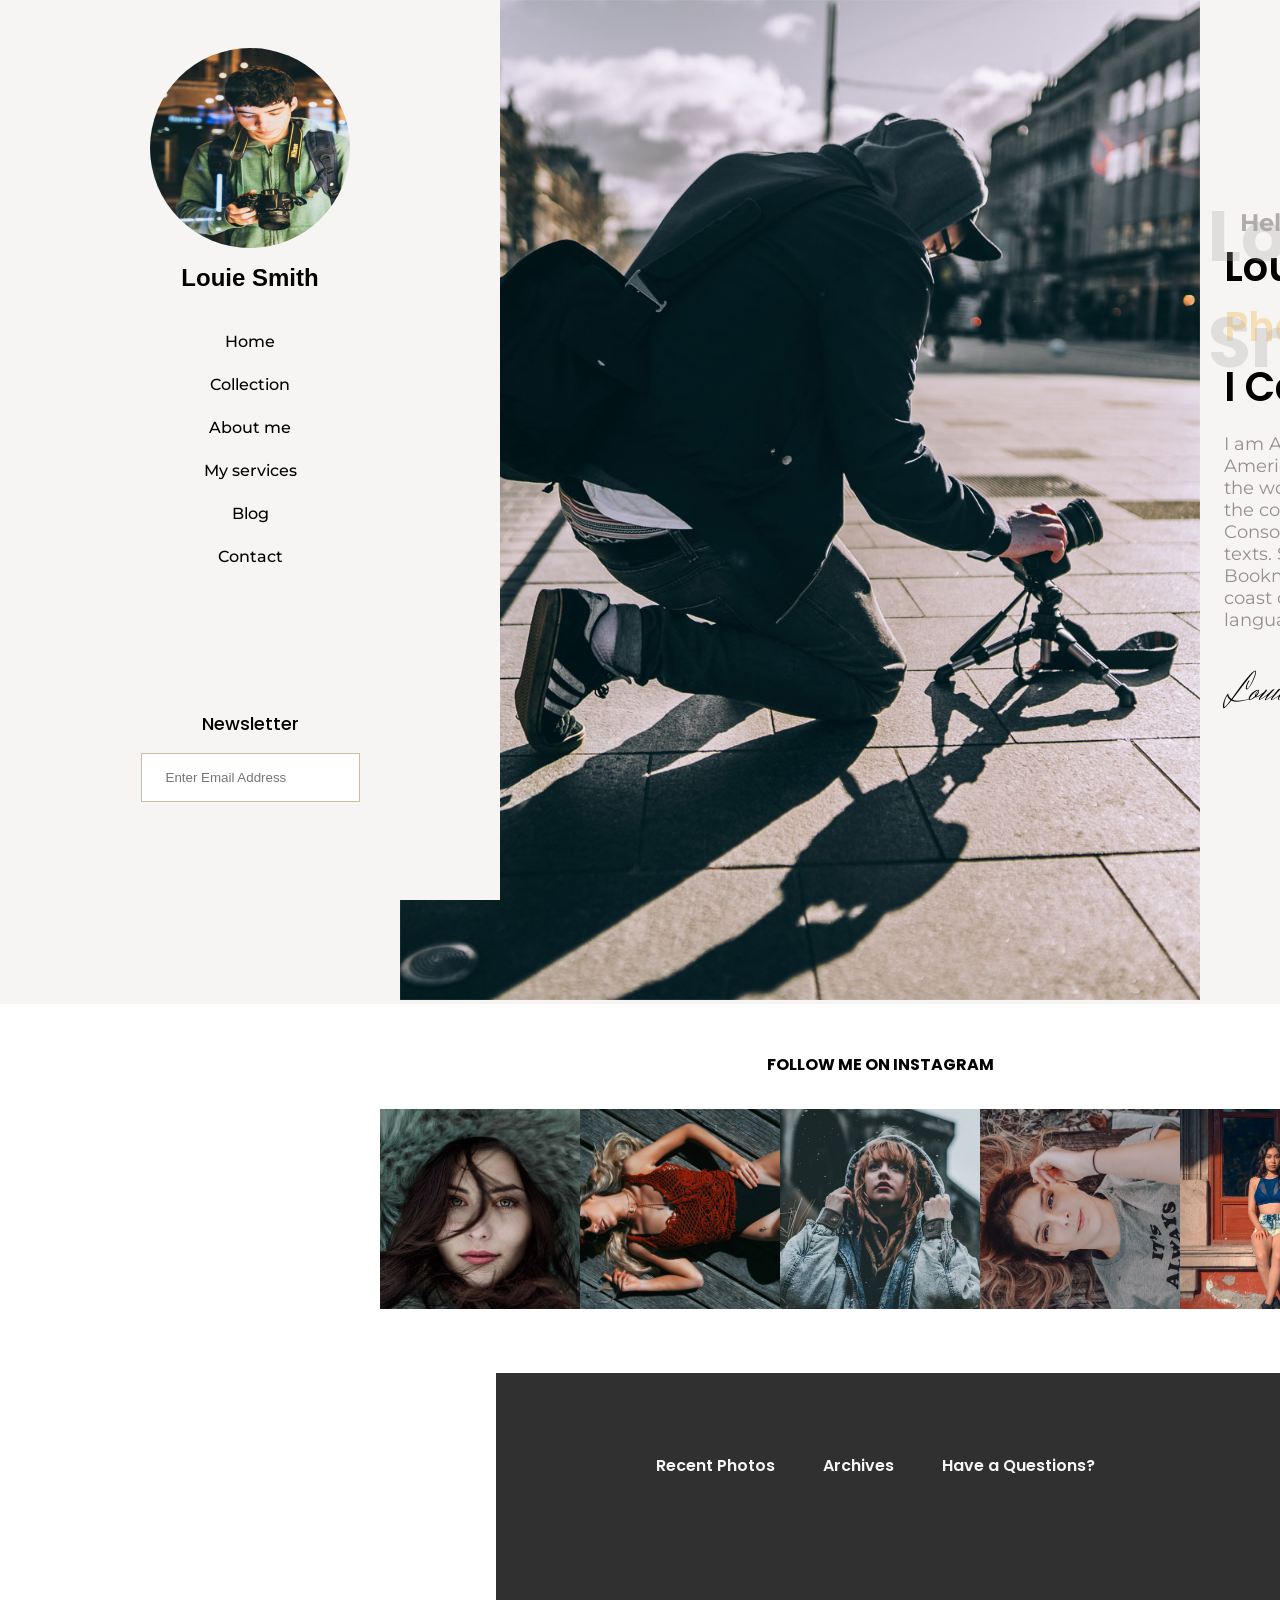
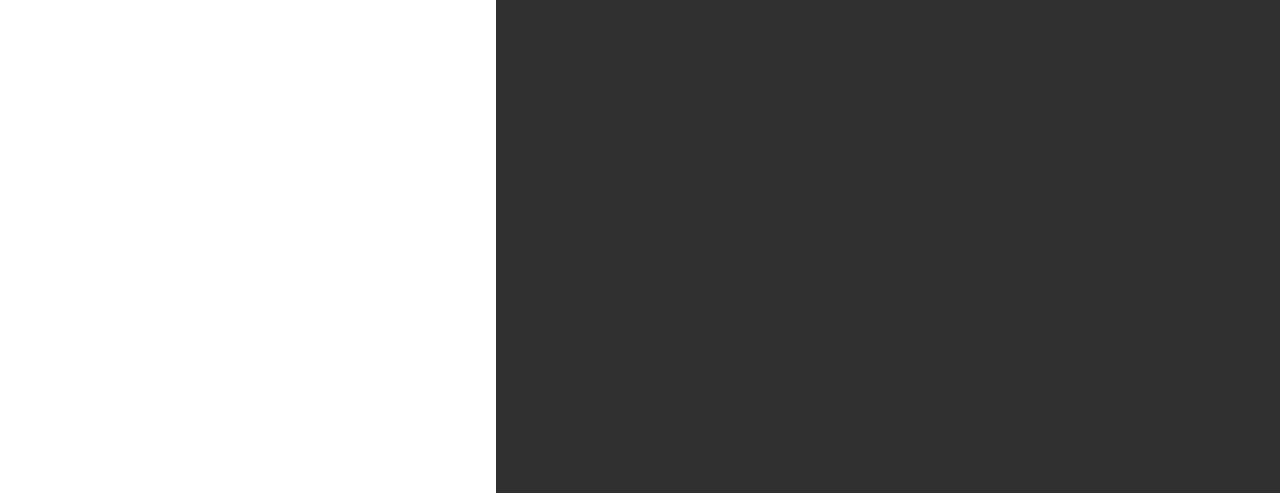
==== index.html @ 75c1688c "adcionando os arquivos" ====
<!DOCTYPE html>
<html lang="pt">
<head>
    <meta charset="UTF-8">
    <meta name="viewport" content="width=device-width, initial-scale=1.0">
    <title>Louie - Free Bootstrap 4 Template</title>
    <link rel="stylesheet" href="style.css">
</head>
<body>
    <div class="hero">
        <section class="indiceFixed">
            <header class="indiceLateral">
                <div class="perfil">
                    <img src="assets/author.jpg" alt="">
                    <p class="nome">Louie Smith</p>
                </div>
                <div class="nevegacao">
                    <ul class="listaNav">
                        <li class="elementosNav">Home</li>
                        <li class="elementosNav">Collection</li>
                        <li class="elementosNav">About me</li>
                        <li class="elementosNav">My services</li>
                        <li class="elementosNav">Blog</li>
                        <li class="elementosNav">Contact</li>
                    </ul>
                </div>
                <div class="newsLetter">
                    <p>Newsletter</p>
                    <input type="email" placeholder="Enter Email Address">
                </div>
            </header>
        </section>
        <div class="principal">
            <section class="imagensCarrossel">
                <div class="carrossel">
                    <img src="assets/author-2.jpg" alt="">
                </div>
            </section>
            <section class="textosApresentacao">
                <h1 class="textoAtras">Louie Smith</h1>
                <h2 class="textoFrente">Hello! I'm</h2>
                <p class="sobre">Louie Smith <span>A Photographer.</span> I Capture Life</p>
                <p class="biografia">I am A Photographer from America Far far away, behind the word mountains, far from the countries Vokalia and Consonantia, there live the blind texts. Separated they live in Bookmarksgrove right at the coast of the Semantics, a large language ocean.</p>
                <p class="assinatura">Louie Smith</p>
            </section>
        </div>
    </div>
    <section class="followMe">
        <h2>FOLLOW ME ON INSTAGRAM</h2>
        <div class="imagens">
            <img class="instagramImg" src="assets/image_1.jpg" alt="">
            <img class="instagramImg" src="assets/image_2.jpg" alt="">
            <img class="instagramImg" src="assets/image_3.jpg" alt="">
            <img class="instagramImg" src="assets/image_4.jpg" alt="">
            <img class="instagramImg" src="assets/image_5.jpg" alt="">
        </div>
    </section>
</body>
<footer class="rodape">
    <div class="recentPhotos">
        <h2 class="tituloFooter">Recent Photos</h2>
    </div>
    <div class="archives">
        <h2 class="tituloFooter">Archives</h2>
    </div>
    <div class="HaveQuestion">
        <h2 class="tituloFooter">Have a Questions?</h2>
    </div>
</footer>
</html>
---- style.css ----
@import url('https://fonts.googleapis.com/css2?family=Herr+Von+Muellerhoff&family=Montserrat:ital,wght@0,100..900;1,100..900&family=Poppins:ital,wght@0,100;0,200;0,300;0,400;0,500;0,600;0,700;0,800;0,900;1,100;1,200;1,300;1,400;1,500;1,600;1,700;1,800;1,900&display=swap');

* {
    margin: 0;
    padding: 0;
    box-sizing: border-box;
}



.indiceLateral {
    display: flex;
    flex-direction: column;
    justify-content: center;
    align-items: center;
    width: 500px;
}

.perfil img {
    width: 200px;
    height: 200px;
    border-radius: 50%;
}

.perfil {
    display: flex;
    flex-direction: column;
    justify-content: space-around;
    gap: 1rem;
    align-items: center;
    margin-top: 3rem;
}

.nome {
    font-family: Arial, Helvetica, sans-serif;
    font-size: 24px;
    font-weight: 600;
}

.nevegacao {
    display: flex;
    flex-direction: column;
    align-items: center;
    justify-content: center;
}

.listaNav {
    list-style: none;
    display: flex;
    flex-direction: column;
    align-items: center;
    justify-content: center;
    gap: 1.5rem;
    margin-top: 2.5rem;
}

.elementosNav {
    font-family: Montserrat, Arial, Sans-Serif;
    font-size: 16px;
    font-weight: 500;
}

.newsLetter {
    display: flex;
    flex-direction: column;
    align-items: center;
    margin-top: 9rem;
}

.newsLetter p {
    font-family: Poppins, Arial, Sans-Serif;
    font-size: 18px;
    font-weight: 500;
    margin-bottom: 1rem;
}

.newsLetter input {
    padding: 1rem 1.5rem 1rem 1.5rem;
    border: solid 0.4px rgb(204, 190, 163);
}

.indiceFixed {
    position: fixed;
    background-color: rgb(247, 244, 244);
    height: 100vh;
    z-index: 9999;
}

.carrossel {
    margin-left: 25rem;
    width: 500px;
}

.imagensCarrossel {
    width: 200px;
}

.carrossel img {
    width: 800px;
    height: 1000px;
}

.textosApresentacao {
    display: flex;
    flex-direction: column;
    width: 650px;
    align-items: start;
    margin-left: 63rem;
    margin-top: 14rem;
}

.principal {
    display: flex;
    background-color: rgb(247, 244, 244);
    width: 100%;
}

.sobre {
    font-family: Poppins, Arial, Sans-Serif;
    font-size: 40px;
    font-weight: 600;
    margin-left: 1rem;
}

.sobre span {
    color: wheat;
}

.textoAtras {
    position: absolute;
    font-size: 70px;
    font-family: Poppins , Arial, Sans-Serif;
    color: rgba(167, 163, 163, 0.288);
    transform: translateY(-40px);
}

.textoFrente {
    font-size: 24px;
    font-family: Montserrat, Arial, Sans-Serif;
    color: rgb(177, 171, 171);
    margin-left: 2rem;
    margin-top: -1rem;
}

.biografia {
    margin-left: 1rem;
    font-size: 18px;
    font-family: Montserrat, Arial, Sans-Serif;
    color: rgb(151, 141, 141);
    margin-top: 1rem;
}

.assinatura {
    font-family: "Herr Von Muellerhoff", cursive;
    font-weight: 400;
    font-size: 40px;
    margin-left: 1rem;
    margin-top: 2rem;
}

.hero {
    display: flex;
    flex-direction: row;
}

.instagramImg {
    height: 200px;
    width: 200px;
    object-fit: cover;
}

.followMe {
    display: flex;
    flex-direction: column;
    margin-left: 30rem;
    margin-top: 3rem;
    align-items: center;
}

.imagens {
    display: flex;
    flex-direction: row;
    padding-bottom: 4rem;
}

.followMe h2 {
    font-family: Poppins, Arial, Sans-Serif;
    font-size: 16px;
    margin-bottom: 2rem;
}

.rodape {
    background-color: rgb(48, 48, 48);
    display: flex;
    flex-direction: row;
    gap: 3rem;
    margin-left: 31rem;
    height: 80vh;
}

.tituloFooter {
    font-family: Poppins, Arial, Sans-Serif;
    font-size: 16px;
    font-weight: 600;
    color: rgb(248, 246, 246);
    margin-top: 5rem;
}

.recentPhotos {
    margin-left: 10rem;
}
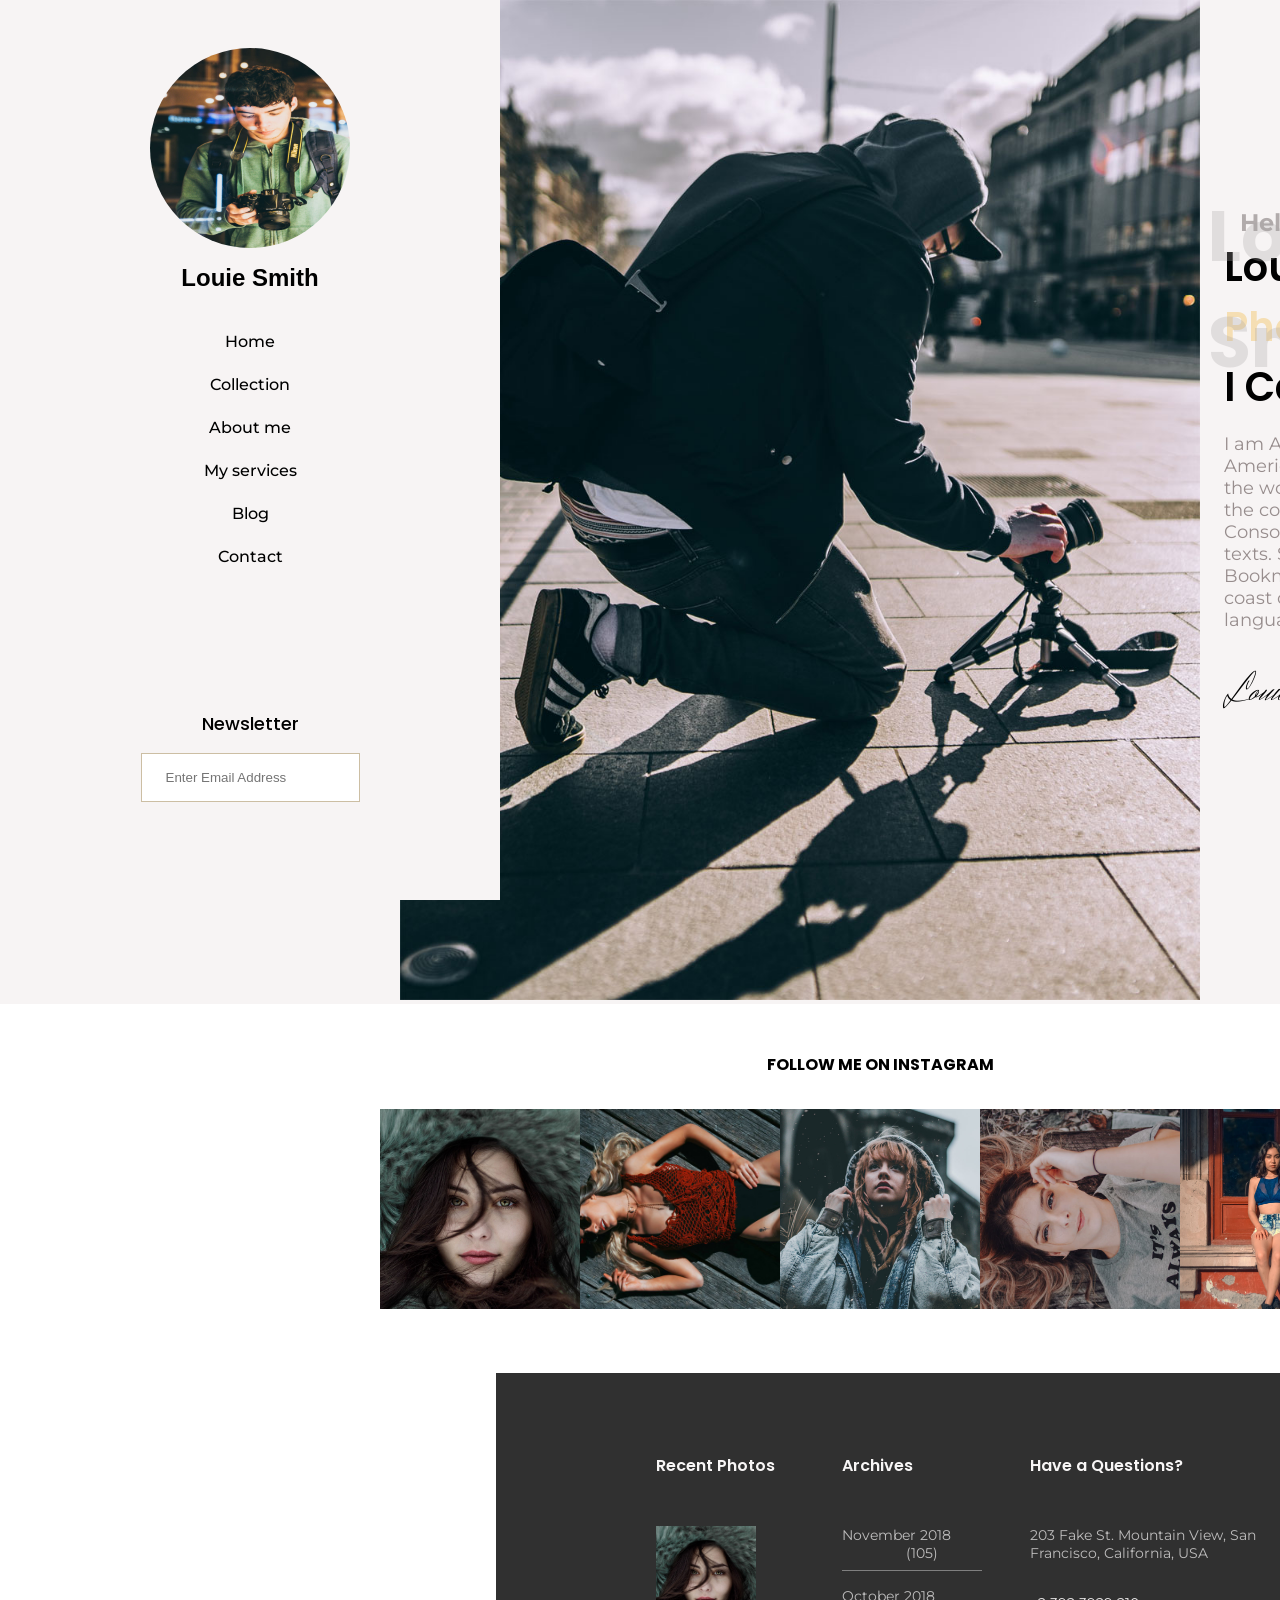
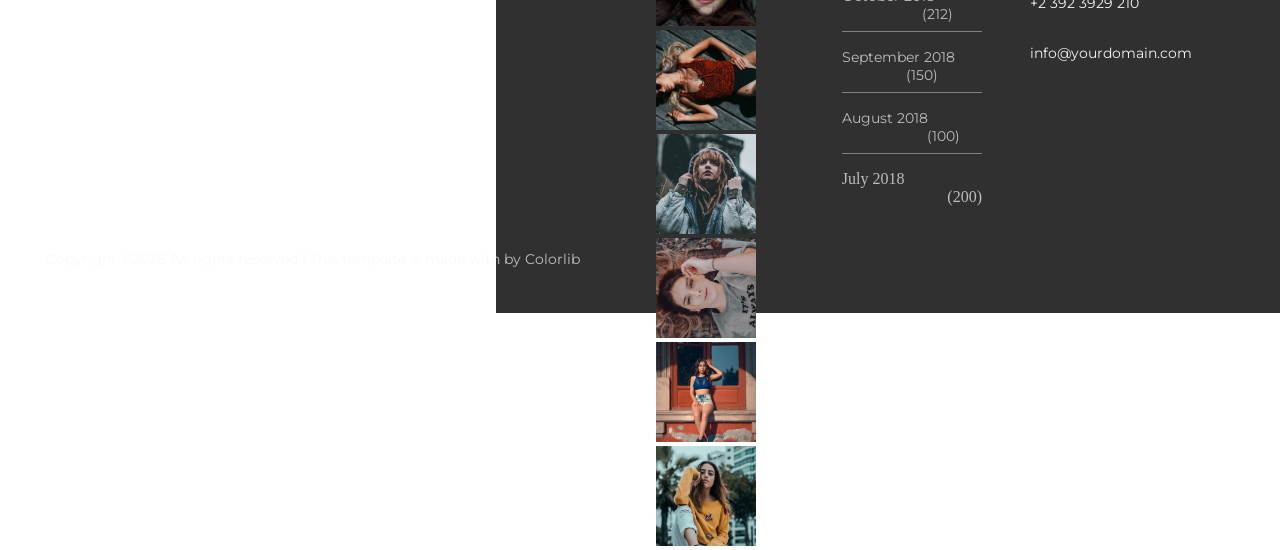
==== commit 23eb9f1a: "primeira pagina feita" ====
--- a/index.html
+++ b/index.html
@@ -16,12 +16,12 @@
                 </div>
                 <div class="nevegacao">
                     <ul class="listaNav">
-                        <li class="elementosNav">Home</li>
-                        <li class="elementosNav">Collection</li>
-                        <li class="elementosNav">About me</li>
-                        <li class="elementosNav">My services</li>
-                        <li class="elementosNav">Blog</li>
-                        <li class="elementosNav">Contact</li>
+                        <a href="index.html"><li class="elementosNav">Home</li></a>
+                        <a href=""><li class="elementosNav">Collection</li></a>
+                        <a href=""><li class="elementosNav">About me</li></a>
+                        <a href=""><li class="elementosNav">My services</li></a>
+                        <a href=""><li class="elementosNav">Blog</li></a>
+                        <a href=""><li class="elementosNav">Contact</li></a>
                     </ul>
                 </div>
                 <div class="newsLetter">
@@ -59,12 +59,31 @@
 <footer class="rodape">
     <div class="recentPhotos">
         <h2 class="tituloFooter">Recent Photos</h2>
+        <img class="instagramImgFooter" src="assets/image_1.jpg" alt="">
+        <img class="instagramImgFooter" src="assets/image_2.jpg" alt="">
+        <img class="instagramImgFooter" src="assets/image_3.jpg" alt="">
+        <div class="linha2Img">
+            <img class="instagramImgFooter" src="assets/image_4.jpg" alt="">
+            <img class="instagramImgFooter" src="assets/image_5.jpg" alt="">
+            <img class="instagramImgFooter" src="assets/image_6.jpg" alt="">
+        </div>
     </div>
     <div class="archives">
         <h2 class="tituloFooter">Archives</h2>
+        <ul class="listaArchives">
+            <li class="elementosArchives">November 2018 <span class="span1">(105)</span></li>
+            <li class="elementosArchives">October 2018 <span class="span2">(212)</span></li>
+            <li class="elementosArchives">September 2018 <span class="span3">(150)</span></li>
+            <li class="elementosArchives">August 2018 <span class="span4">(100)</span></li>
+            <li class="elementosArchivesUltimo">July 2018 <span class="span5">(200)</span></li>
+        </ul>
     </div>
     <div class="HaveQuestion">
         <h2 class="tituloFooter">Have a Questions?</h2>
+        <p class="haveQuestionP1">203 Fake St. Mountain View, San Francisco, California, USA</p>
+        <p class="haveQuestionP">+2 392 3929 210</p>
+        <p class="haveQuestionP">info@yourdomain.com</p>
     </div>
+    <p class="copy">Copyright ©2026 All rights reserved | This template is made with  by Colorlib</p>
 </footer>
 </html>
--- a/style.css
+++ b/style.css
@@ -195,7 +195,7 @@
     flex-direction: row;
     gap: 3rem;
     margin-left: 31rem;
-    height: 80vh;
+    height: 60vh;
 }
 
 .tituloFooter {
@@ -204,8 +204,78 @@
     font-weight: 600;
     color: rgb(248, 246, 246);
     margin-top: 5rem;
+    margin-bottom: 3rem;
 }
 
 .recentPhotos {
     margin-left: 10rem;
+}
+
+.instagramImgFooter {
+    width: 100px;
+    height: 100px;
+    object-fit: cover;
+}
+
+.listaArchives {
+    list-style: none;
+    color: rgba(248, 246, 246, 0.71);
+}
+
+.elementosArchives {
+    margin-bottom: 1rem;
+    border-bottom: solid gray 0.4px;
+    padding-bottom: 0.5rem;
+    font-family: Montserrat, Arial, Sans-serif;
+    font-size: 14px;
+}
+
+.span1 {
+    margin-left: 4rem;
+}
+.span2 {
+    margin-left: 5rem;
+}
+.span3 {
+    margin-left: 4rem;
+}
+.span4 {
+    margin-left: 5.3rem;
+}
+.span5 {
+    margin-left: 6.6rem;
+}
+
+.haveQuestionP {
+    margin-bottom: 2rem;
+    color: rgba(248, 246, 246, 0.984);
+    font-family: Montserrat, Arial, Sans-serif;
+    font-size: 14px;
+}
+
+.haveQuestionP1 {
+    margin-bottom: 2rem;
+    color: rgba(248, 246, 246, 0.707);
+    width: 250px;
+    font-family: Montserrat, Arial, Sans-serif;
+    font-size: 14px;
+}
+
+.copy {
+    position: absolute;
+    top: 1850px;
+    right: 700px;
+    color: rgba(248, 246, 246, 0.721);
+    font-family: Montserrat, Arial, Sans-serif;
+    font-size: 14px;
+}
+
+a {
+    text-decoration: none;
+    color: black;
+}
+
+a:hover {
+    text-decoration: underline;
+    scale: calc(1.05);
 }
